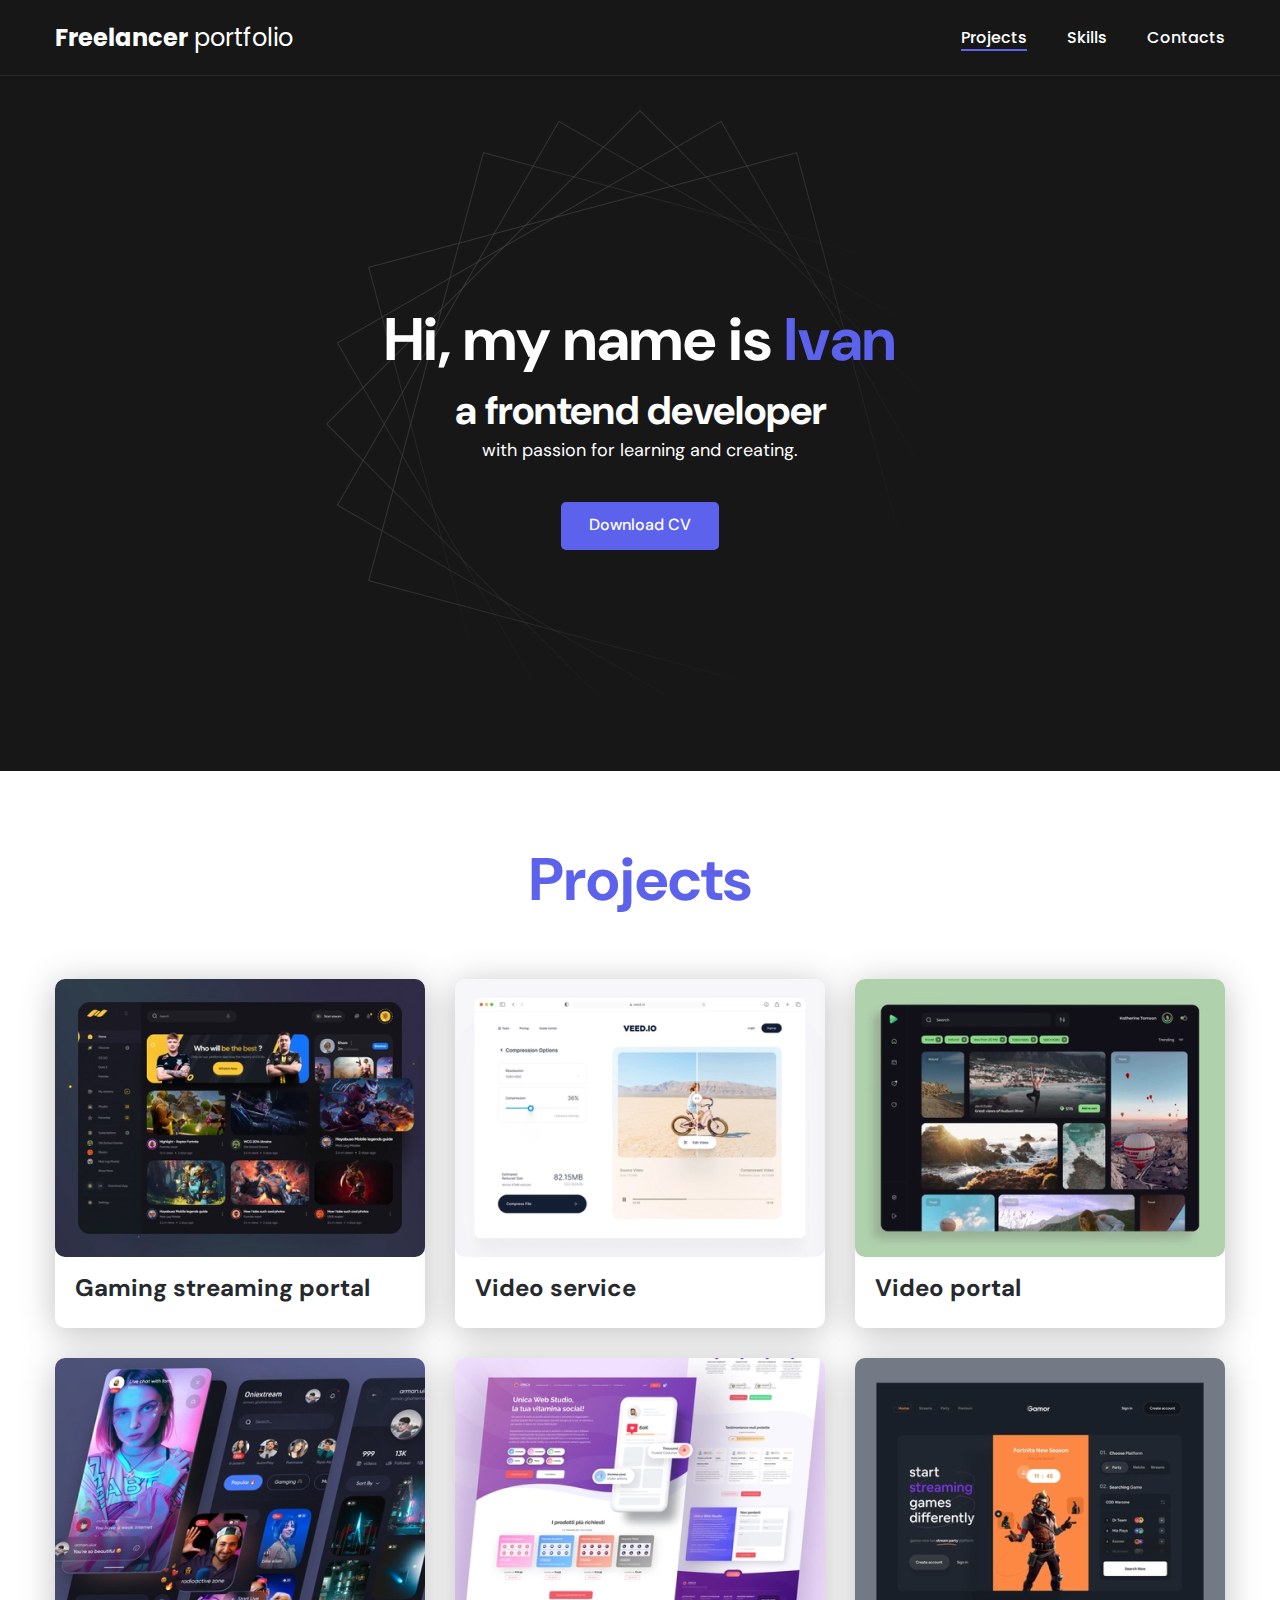
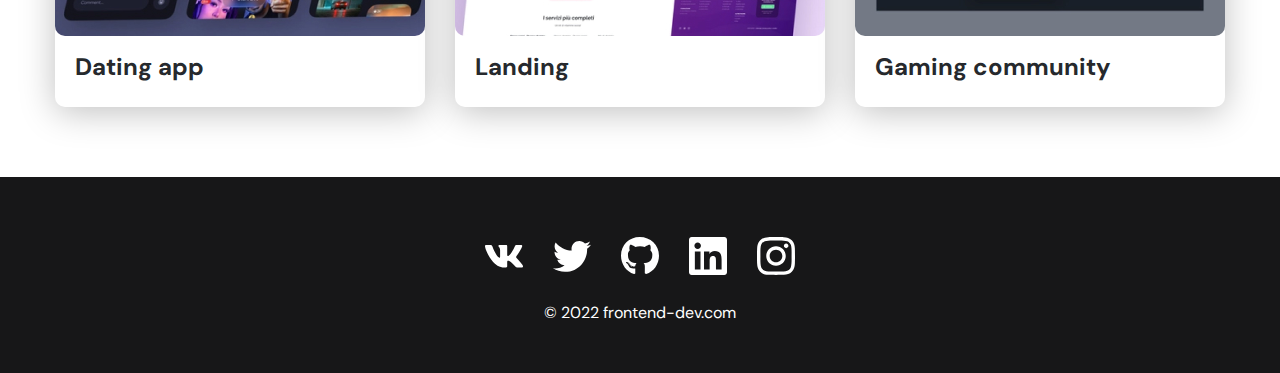
==== index.html @ 805e2bc7 "Layout and styling index.html" ====
<!DOCTYPE html>
<html lang="en">
<head>
  <meta charset="UTF-8">
  <meta name="viewport" content="width=device-width, initial-scale=1.0">
  <title>Frelanser Portfolio</title>
  <link rel="stylesheet" href="./css/main.css">
</head>
<body>
  <nav class="nav">
    <div class="container">
      <div class="nav-row">
        <a href="/" class="logo"><strong>Freelancer</strong> portfolio</a>
        <ul class="nav-list">
          <li class="nav-list__item"><a href="./index.html" class="nav-list__link nav-list__link--active">Projects</a></li>
          <li class="nav-list__item"><a href="./skills.html" class="nav-list__link">Skills</a></li>
          <li class="nav-list__item"><a href="./contacts.html" class="nav-list__link">Contacts</a></li>
        </ul>
      </div>
    </div>
  </nav>
  <header class="header">
    <div class="header__wrapper">
      <h1 class="header__title"><strong>
        Hi, my name is <em>Ivan</em></strong><br>
        a frontend developer
      </h1>
      <div class="header__text">
        <p>with passion for learning and creating.</p>
      </div>
      <a href="" class="btn">Download CV</a>
    </div>
  </header>
  <main class="section">
    <div class="container">
      <h2 class="title-1">Projects</h2>
      <ul class="projects">
        <li class="project">
          <a href="./project=page.html">
            <img src="./img/1.jpg" alt="Project img" class="project__img">
            <h3 class="project__title">Gaming streaming portal</h3>
          </a>
        </li>
        <li class="project">
          <a href="./project=page.html">
            <img src="./img/2.jpg" alt="Project img" class="project__img">
            <h3 class="project__title">Video service</h3>
          </a>
        </li>
        <li class="project">
          <a href="./project=page.html">
            <img src="./img/3.jpg" alt="Project img" class="project__img">
            <h3 class="project__title">Video portal</h3>
          </a>
        </li>
        <li class="project">
          <a href="./project=page.html">
            <img src="./img/4.jpg" alt="Project img" class="project__img">
            <h3 class="project__title">Dating app</h3>
          </a>
        </li>
        <li class="project">
          <a href="./project=page.html">
            <img src="./img/5.jpg" alt="Project img" class="project__img">
            <h3 class="project__title">Landing</h3>
          </a>
        </li>
        <li class="project">
          <a href="./project=page.html">
            <img src="./img/6.jpg" alt="Project img" class="project__img">
            <h3 class="project__title">Gaming community</h3>
          </a>
        </li>
      </ul>
    </div>
  </main>
  <footer class="footer">
    <div class="container">
      <div class="footer__wrapper">
        <ul class="social">
          <li class="social__item"><a href="/"><img src="./img/icons/Vector-1.svg" alt="link"></a></li>
          <li class="social__item"><a href="/"><img src="./img/icons/Vector-2.svg" alt="link"></a></li>
          <li class="social__item"><a href="/"><img src="./img/icons/Vector-3.svg" alt="link"></a></li>
          <li class="social__item"><a href="/"><img src="./img/icons/Vector-4.svg" alt="link"></a></li>
          <li class="social__item"><a href="/"><img src="./img/icons/Vector.svg" alt="link"></a></li>
        </ul>
        <div class="copyright">
          <p>© 2022 frontend-dev.com</p>
        </div>
      </div>
    </div>
  </footer>
</body>
</html>
---- css/main.css ----
@import "./reset.css";
@import url('https://fonts.googleapis.com/css2?family=Heebo:wght@100..900&family=Poppins:ital,wght@0,100;0,200;0,300;0,400;0,500;0,600;0,700;0,800;0,900;1,100;1,200;1,300;1,400;1,500;1,600;1,700;1,800;1,900&family=Yantramanav:wght@100;300;400;500;700;900&display=swap');
@import url('https://fonts.googleapis.com/css2?family=DM+Sans:ital,opsz,wght@0,9..40,100..1000;1,9..40,100..1000&family=Heebo:wght@100..900&family=Poppins:ital,wght@0,100;0,200;0,300;0,400;0,500;0,600;0,700;0,800;0,900;1,100;1,200;1,300;1,400;1,500;1,600;1,700;1,800;1,900&family=Yantramanav:wght@100;300;400;500;700;900&display=swap');

:root{
  --black: #171718; 
  --black-border: #26292D; 
  --white: #fff;
  --purple: #5C62EC; 

  --text-color:var(--black);
  --dark-bg: var(--black);
  --dark-border: var(--black-border);
  --header-text: var(--white);
  --accent: var(--purple);
}

body{
  font-family: 'DM Sans',sans-serif;
  color: var(--text-color);
}

.container{
  margin: 0 auto;
  padding: 0 15px;
  max-width: 1200px;
}

/* Nav */

.nav{
  background-color: var(--dark-bg);
  color: var(--header-text); 
  padding: 20px;
  border-bottom: 1px solid var(--dark-border);
}

.nav-row{
  display: flex;
  justify-content: space-between;
  align-items: center;
  row-gap: 20px;
  flex-wrap: wrap;
}

.logo{
  color: var(--header-text);
  font-size: 24px;
  font-family: 'Poppins',sans-serif;
}

.logo strong{
  font-weight: 700;
}

.nav-list {
  display: flex;
  align-items: center;
  column-gap: 40px;
  font-size: 16px;
  font-weight: 500;
  font-family: 'Poppins',sans-serif;

}

.nav-list__link {
  color: var(--header-text);
}

.nav-list__link:hover {
  opacity: 0.8;
}

.nav-list__link--active{
  position: relative;
}

.nav-list__link--active::before{
  content: "";

  position: absolute;
  left: 0;
  top: 100%;
  display: block;
  height: 2px;
  width: 100%;
  background-color: var(--accent);
}

/* header */

.header {
  background-color: var(--dark-bg);
  color: var(--header-text);
  min-height: 695px;
  padding: 40px 0;
  display: flex;
  justify-content: center;
  align-items: center;
  text-align: center;
  background-image: url(./../img/Backimg.png) ;
  background-repeat: no-repeat;
  background-position: center center;
}

.header__wrapper {
  padding: 0 15px;
  max-width: 660px;
}

.header__title {
  font-weight: 700;
  font-size: 40px;
  line-height: 1.4;
}

.header__title strong{
  font-weight: 700;
  font-size: 60px;
}

.header__title em{
  font-style: normal;
  color: var(--accent);
}

.header__text {
  font-size: 18px;
  margin-bottom: 40px;
}
.btn {
  display: inline-block;
  height: 48px;
  padding: 12px 28px;
  border-radius: 5px;
  background-color: var(--accent);
  color: var(--header-text);
  font-size: 16px;
  font-weight: 500;
}
.btn:hover{
  opacity: 0.8;
}
.btn:active{
  position: relative;
  top: 1px;
}


/* Main */

.section {
  padding: 70px 0;
}

.title-1 {
  margin-bottom: 60px;
  font-size: 60px;
  font-weight: 700;
  line-height: 1.3;
  color: var(--accent);
  text-align: center;
}

.projects {
  display: flex;
  flex-wrap: wrap;
  align-items: center;
  justify-content: center;
  column-gap: 30px;
  row-gap: 30px;
}
.project {
  max-width: 370px;
  background-color: var(--white);
  box-shadow: 0px 5px 35px rgba(0, 0, 0, 0.25);
  border-radius: 10px;
}
.project__img {
  border-radius: 10px;
}

.project__title {
  padding: 15px 20px 25px;
  font-weight: 700;
  font-size: 24px;
  line-height: 1.3;
  color: var(--dark-border);
}

/* Footer */
.footer {
  background-color: var(--dark-bg);
  padding: 60px 0 50px;
  color: var(--header-text);
}

.footer__wrapper{
  display: flex;
  flex-direction: column;
  align-items: center;
  row-gap: 27px;
}
.social {
  display: flex;
  align-items: center;
  column-gap: 30px;
}
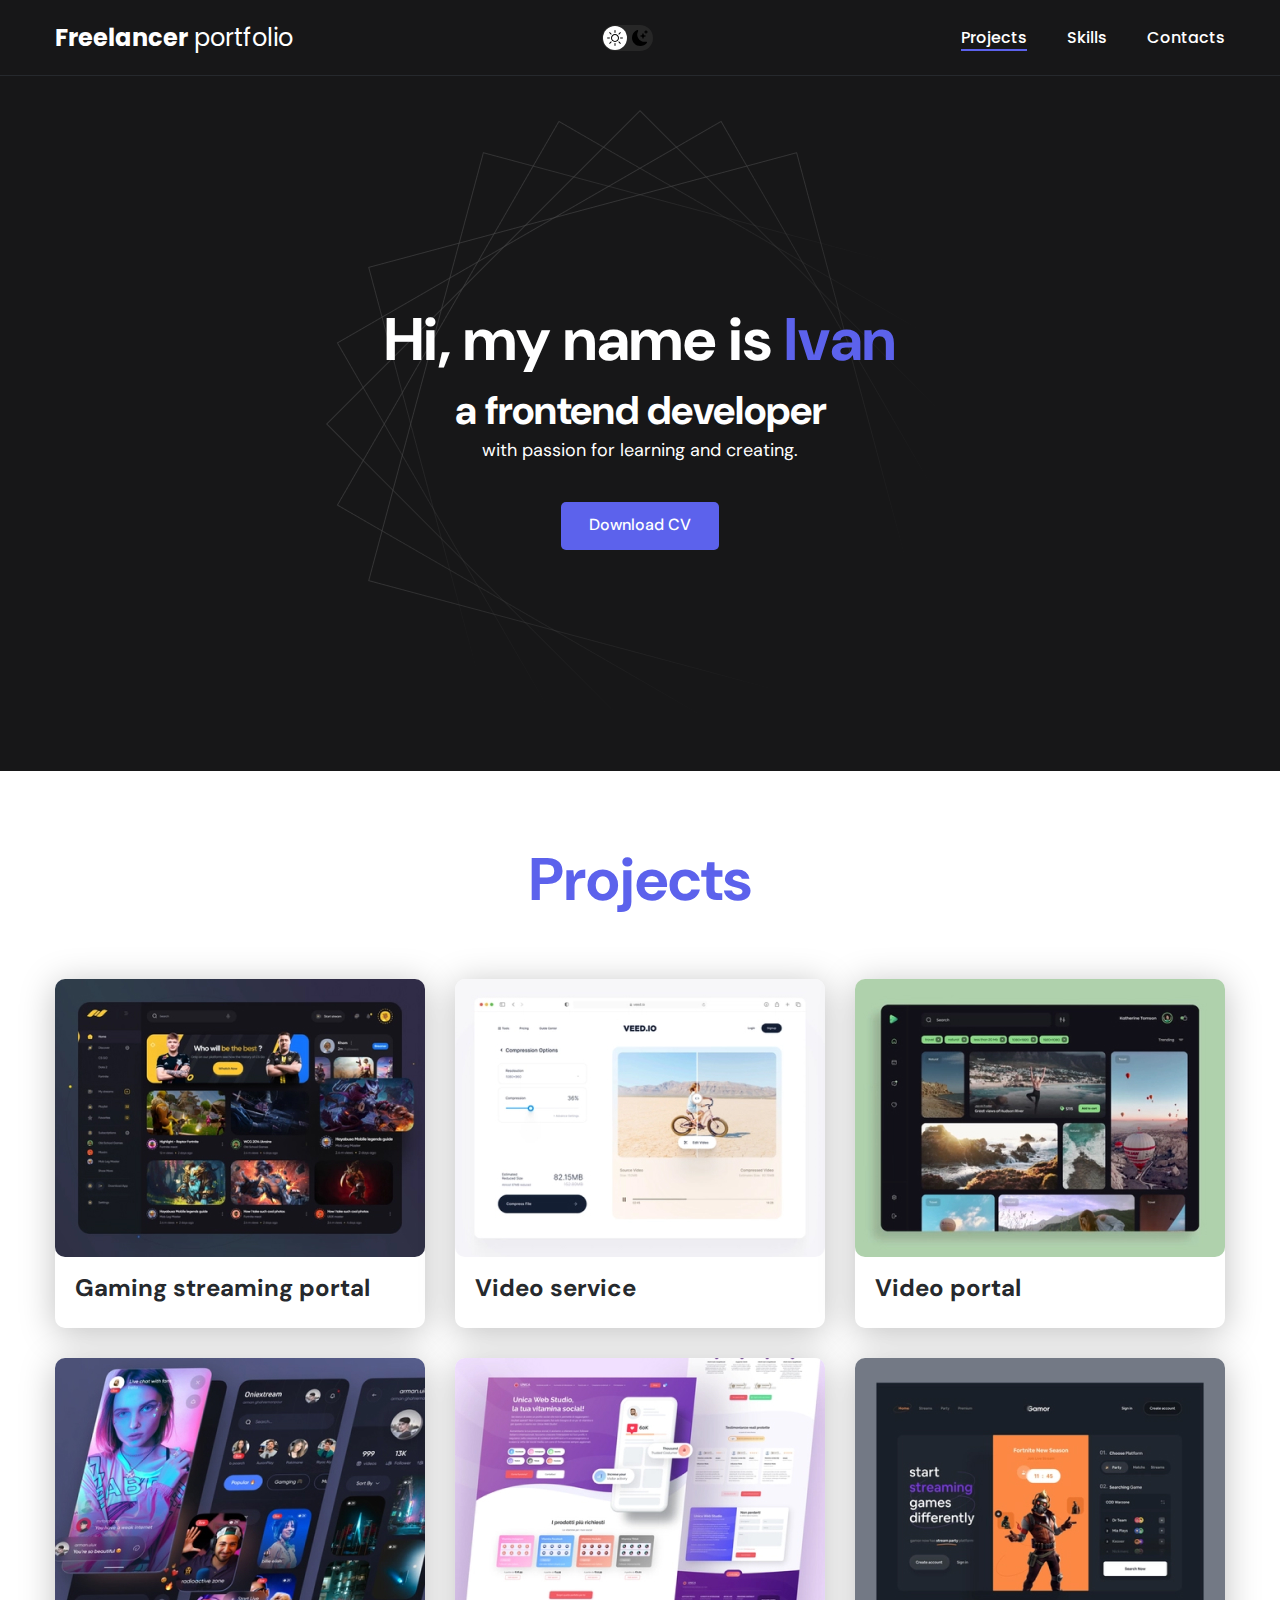
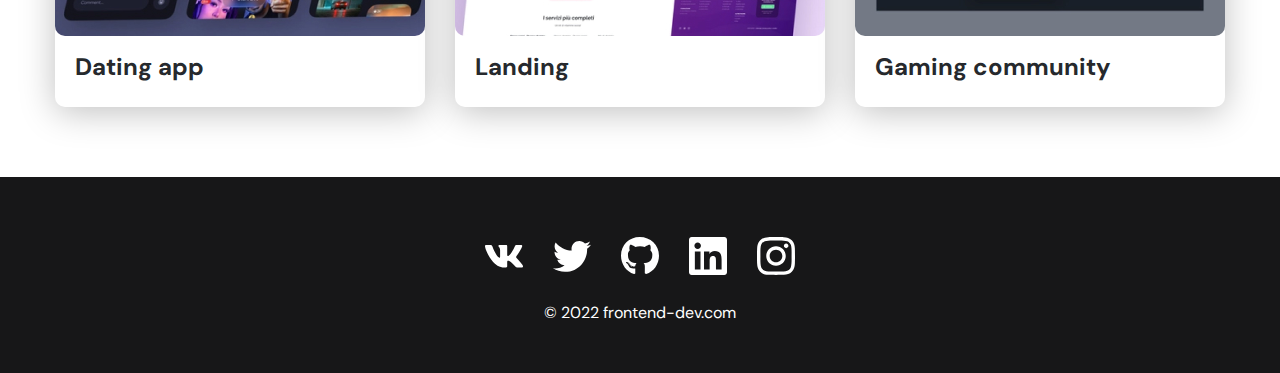
==== commit 6ceefcb3: "making dark-mode-button and js code for dark mode toggle" ====
--- a/index.html
+++ b/index.html
@@ -11,6 +11,11 @@
     <div class="container">
       <div class="nav-row">
         <a href="/" class="logo"><strong>Freelancer</strong> portfolio</a>
+
+        <button class="dark-mode-btn">
+          <img src="./img/icons/sun.svg" alt="Light mode" class="dark-mode-btn__icon">
+          <img src="./img/icons/moon.svg" alt="Dark mode" class="dark-mode-btn__icon">
+        </button>
         <ul class="nav-list">
           <li class="nav-list__item"><a href="./index.html" class="nav-list__link nav-list__link--active">Projects</a></li>
           <li class="nav-list__item"><a href="./skills.html" class="nav-list__link">Skills</a></li>
@@ -36,37 +41,37 @@
       <h2 class="title-1">Projects</h2>
       <ul class="projects">
         <li class="project">
-          <a href="./project=page.html">
+          <a href="./project-page.html">
             <img src="./img/1.jpg" alt="Project img" class="project__img">
             <h3 class="project__title">Gaming streaming portal</h3>
           </a>
         </li>
         <li class="project">
-          <a href="./project=page.html">
+          <a href="./project-page.html">
             <img src="./img/2.jpg" alt="Project img" class="project__img">
             <h3 class="project__title">Video service</h3>
           </a>
         </li>
         <li class="project">
-          <a href="./project=page.html">
+          <a href="./project-page.html">
             <img src="./img/3.jpg" alt="Project img" class="project__img">
             <h3 class="project__title">Video portal</h3>
           </a>
         </li>
         <li class="project">
-          <a href="./project=page.html">
+          <a href="./project-page.html">
             <img src="./img/4.jpg" alt="Project img" class="project__img">
             <h3 class="project__title">Dating app</h3>
           </a>
         </li>
         <li class="project">
-          <a href="./project=page.html">
+          <a href="./project-page.html">
             <img src="./img/5.jpg" alt="Project img" class="project__img">
             <h3 class="project__title">Landing</h3>
           </a>
         </li>
         <li class="project">
-          <a href="./project=page.html">
+          <a href="./project-page.html">
             <img src="./img/6.jpg" alt="Project img" class="project__img">
             <h3 class="project__title">Gaming community</h3>
           </a>
@@ -90,5 +95,8 @@
       </div>
     </div>
   </footer>
+
+  <script src="./js/main.js"></script>
+
 </body>
 </html>--- a/css/main.css
+++ b/css/main.css
@@ -7,17 +7,32 @@
   --black-border: #26292D; 
   --white: #fff;
   --purple: #5C62EC; 
-
-  --text-color:var(--black);
+  
   --dark-bg: var(--black);
   --dark-border: var(--black-border);
   --header-text: var(--white);
   --accent: var(--purple);
-}
-
-body{
+  /*Light mode*/
+  
+  --page-bg: var(--white);
+  --text-color: var(--black);
+  --title-1: var(--accent);
+}
+
+.dark{
+  /* Dark mode */
+  --page-bg: #252526;
+  --text-color: var(--white);
+  --title-1: var(--white);
+}
+
+html, body{
+  min-height: 100vh;
   font-family: 'DM Sans',sans-serif;
   color: var(--text-color);
+  display: flex;
+  flex-direction: column;
+  background-color: var(--page-bg);
 }
 
 .container{
@@ -33,6 +48,9 @@
   color: var(--header-text); 
   padding: 20px;
   border-bottom: 1px solid var(--dark-border);
+  position: sticky;
+  top: 0;
+  z-index: 1000;
 }
 
 .nav-row{
@@ -60,7 +78,7 @@
   font-size: 16px;
   font-weight: 500;
   font-family: 'Poppins',sans-serif;
-
+  
 }
 
 .nav-list__link {
@@ -150,7 +168,7 @@
 /* Main */
 
 .section {
-  padding: 70px 0;
+  padding: 70px 0; 
 }
 
 .title-1 {
@@ -158,7 +176,7 @@
   font-size: 60px;
   font-weight: 700;
   line-height: 1.3;
-  color: var(--accent);
+  color: var(--title-1);
   text-align: center;
 }
 
@@ -188,11 +206,47 @@
   color: var(--dark-border);
 }
 
+/* Project details */
+.project-details {
+  margin: o auto;
+  max-width: 865px;
+  display: flex;
+  flex-direction: column;
+  align-items: center;
+}
+
+.project-details__img {
+  max-width: 100%;
+  margin-bottom: 40px;
+}
+.project-details__description {
+}
+
+/* Content list */
+.title-2{
+  font-weight: 700;
+  font-size: 30px;
+}
+
+.content-list {
+  margin: 0 auto;
+  max-width: 570px;
+  display: flex;
+  flex-direction: column;
+  align-items: center;
+  row-gap: 40px;
+  text-align: center;
+}
+.content-list__item {
+
+}
+
 /* Footer */
 .footer {
   background-color: var(--dark-bg);
   padding: 60px 0 50px;
   color: var(--header-text);
+  margin-top: auto;
 }
 
 .footer__wrapper{
@@ -206,3 +260,56 @@
   align-items: center;
   column-gap: 30px;
 }
+
+/* Dark mode btn */
+
+.dark-mode-btn {
+  position: relative;
+  display: flex;
+  justify-content: space-between;
+  height: 26px;
+  width: 51px;
+  background: #272727;
+  border-radius: 50px;
+  padding: 5px;
+}
+
+.dark-mode-btn::before{
+  content: "";
+  position: absolute;
+  top: 1px;
+  left: 1px;
+  width: 24px;
+  height: 24px;
+  border-radius: 50%;
+  background-color: #fff;
+  transition: left 0.2s ease-in;
+}
+
+.dark-mode-btn--active::before{
+  left: 26px;
+}
+
+.dark-mode-btn__icon {
+  position:relative;
+}
+
+
+@media (max-width: 620px) {
+  .header{
+    min-height: unset;
+  }
+  .header__title{
+    font-size: 20px;
+  }
+  .header__title strong{
+    font-size: 30px;
+  }
+  .section{
+    padding: 40px 0;
+  }
+  .title-1{
+    margin-bottom: 30px;
+    font-size: 40px;
+  }
+}